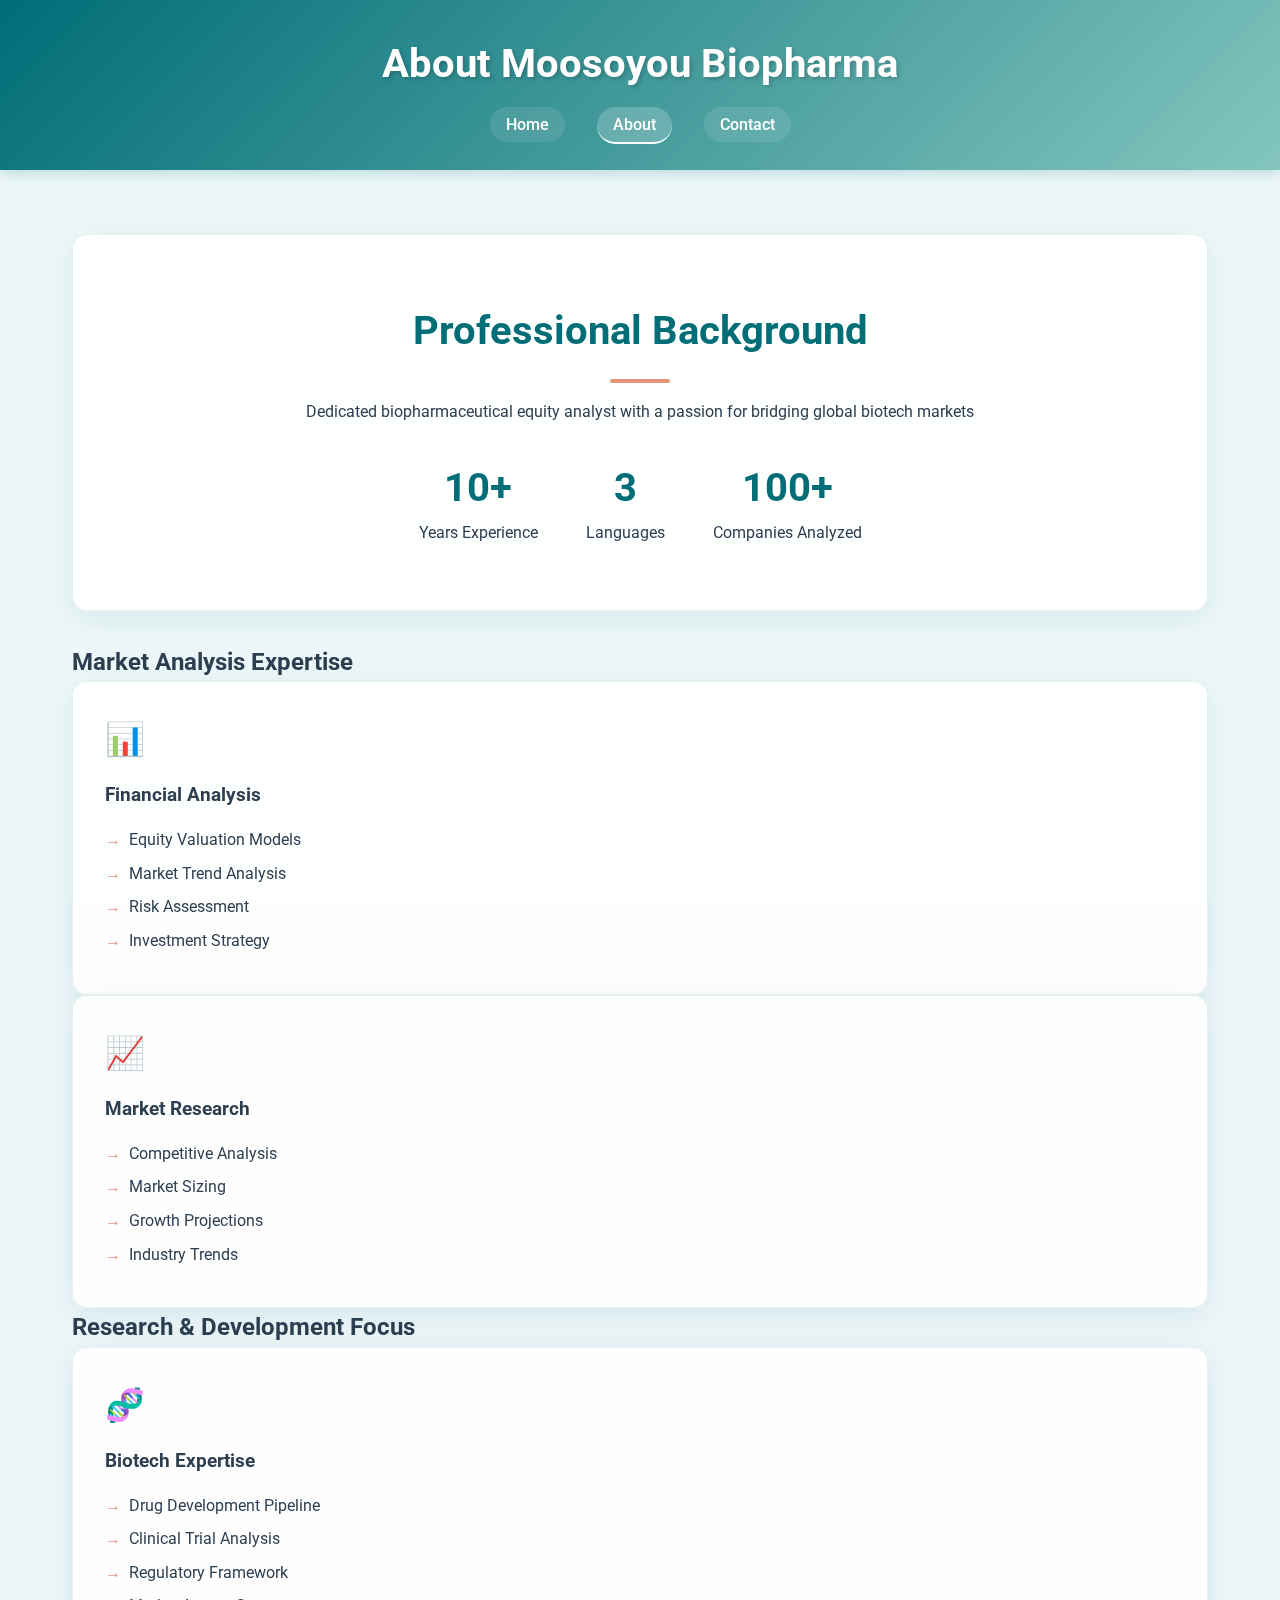
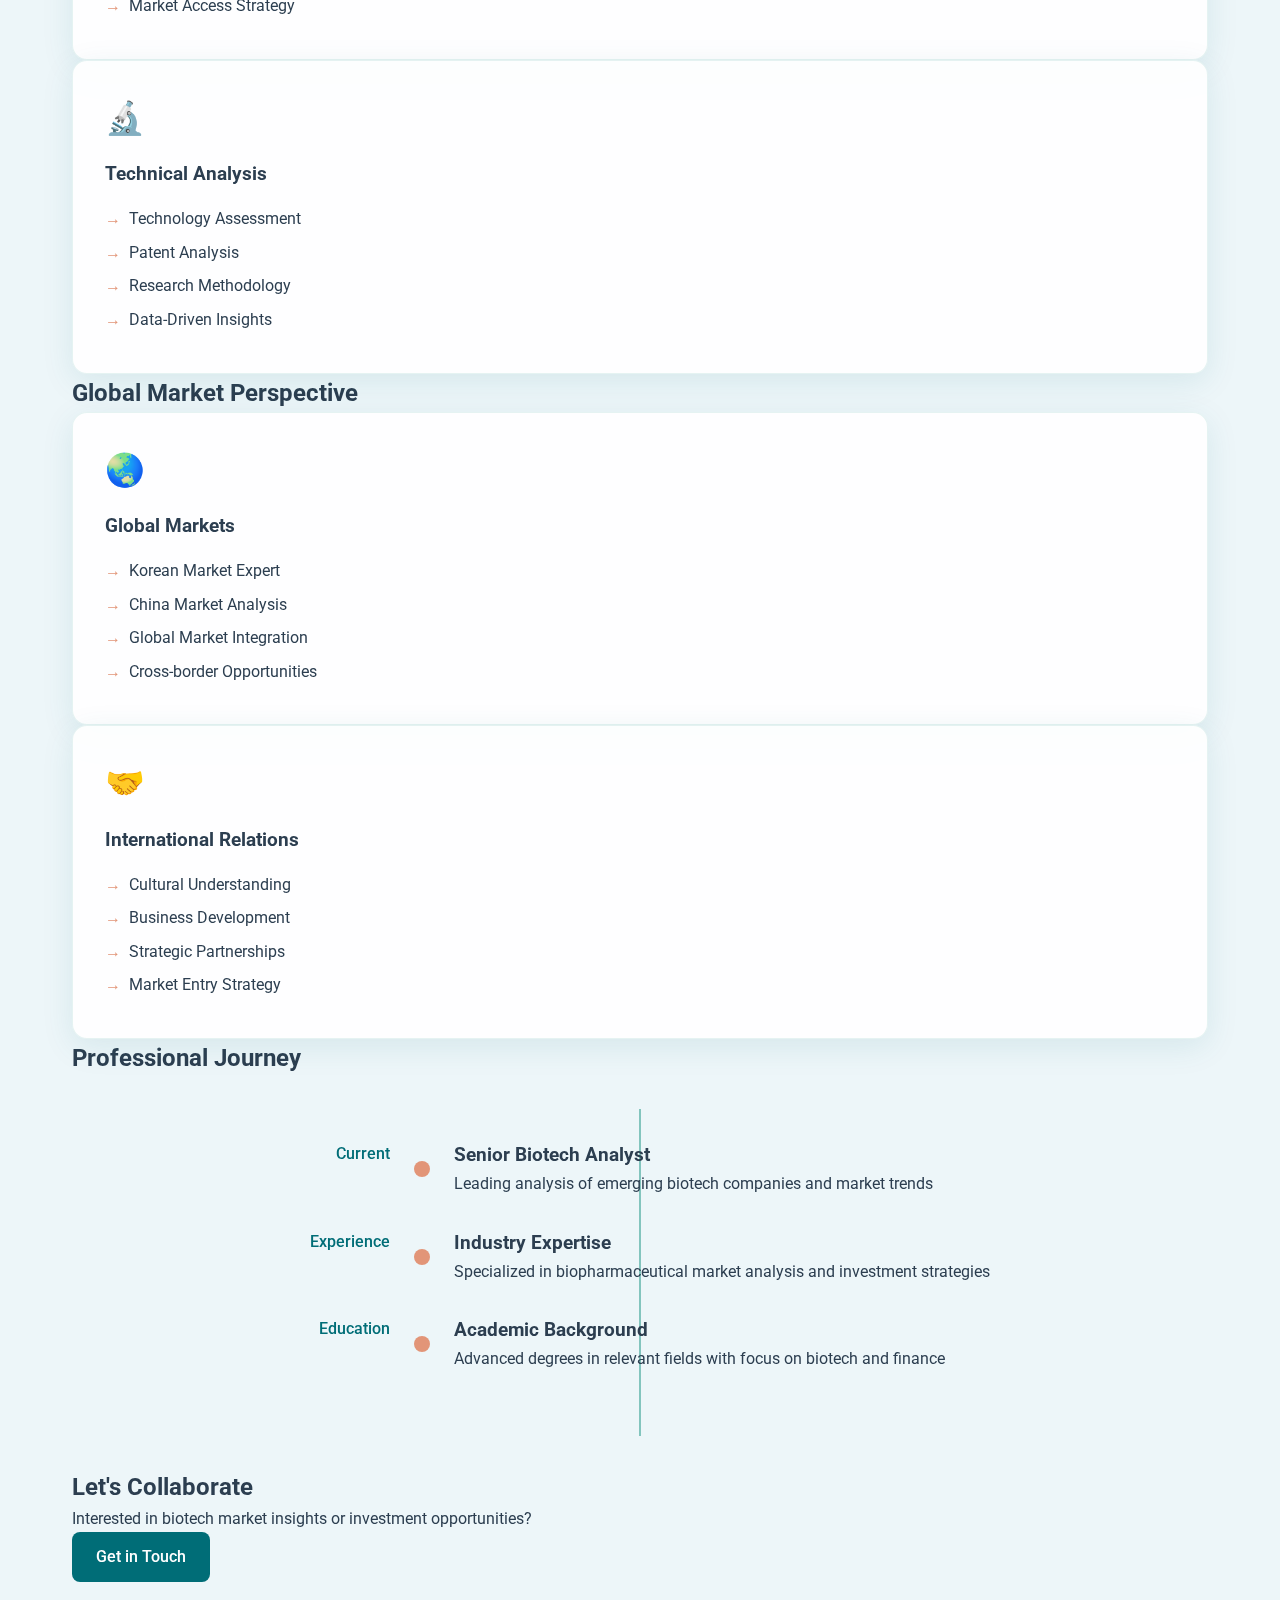
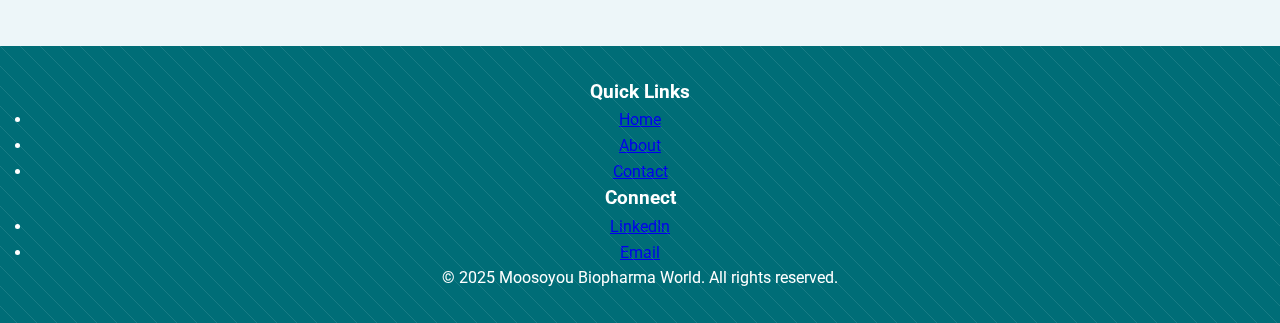
==== about.html @ d35774f0 "revised" ====
<!DOCTYPE html>
<html lang="en">
<head>
    <meta charset="UTF-8">
    <meta name="viewport" content="width=device-width, initial-scale=1.0">
    <title>About - Moosoyou Biopharma World</title>
    <link href="https://fonts.googleapis.com/css2?family=Roboto:wght@300;400;500;700&display=swap" rel="stylesheet">
    <link rel="stylesheet" href="styles.css">
</head>
<body>
    <header>
        <h1>About Moosoyou Biopharma</h1>
        <nav>
            <ul>
                <li><a href="index.html">Home</a></li>
                <li><a href="about.html" class="active">About</a></li>
                <li><a href="contact.html">Contact</a></li>
            </ul>
        </nav>
    </header>

    <main>
        <section id="hero">
            <h2>Professional Background</h2>
            <p>Dedicated biopharmaceutical equity analyst with a passion for bridging global biotech markets</p>
            <div class="hero-stats">
                <div class="stat-item">
                    <span class="stat-number">10+</span>
                    <span class="stat-label">Years Experience</span>
                </div>
                <div class="stat-item">
                    <span class="stat-number">3</span>
                    <span class="stat-label">Languages</span>
                </div>
                <div class="stat-item">
                    <span class="stat-number">100+</span>
                    <span class="stat-label">Companies Analyzed</span>
                </div>
            </div>
        </section>

        <section id="analysis">
            <h2>Market Analysis Expertise</h2>
            <div class="expertise-grid">
                <div class="expertise-card">
                    <div class="card-icon">📊</div>
                    <h3>Financial Analysis</h3>
                    <ul>
                        <li>Equity Valuation Models</li>
                        <li>Market Trend Analysis</li>
                        <li>Risk Assessment</li>
                        <li>Investment Strategy</li>
                    </ul>
                </div>
                <div class="expertise-card">
                    <div class="card-icon">📈</div>
                    <h3>Market Research</h3>
                    <ul>
                        <li>Competitive Analysis</li>
                        <li>Market Sizing</li>
                        <li>Growth Projections</li>
                        <li>Industry Trends</li>
                    </ul>
                </div>
            </div>
        </section>

        <section id="research">
            <h2>Research & Development Focus</h2>
            <div class="expertise-grid">
                <div class="expertise-card">
                    <div class="card-icon">🧬</div>
                    <h3>Biotech Expertise</h3>
                    <ul>
                        <li>Drug Development Pipeline</li>
                        <li>Clinical Trial Analysis</li>
                        <li>Regulatory Framework</li>
                        <li>Market Access Strategy</li>
                    </ul>
                </div>
                <div class="expertise-card">
                    <div class="card-icon">🔬</div>
                    <h3>Technical Analysis</h3>
                    <ul>
                        <li>Technology Assessment</li>
                        <li>Patent Analysis</li>
                        <li>Research Methodology</li>
                        <li>Data-Driven Insights</li>
                    </ul>
                </div>
            </div>
        </section>

        <section id="global">
            <h2>Global Market Perspective</h2>
            <div class="expertise-grid">
                <div class="expertise-card">
                    <div class="card-icon">🌏</div>
                    <h3>Global Markets</h3>
                    <ul>
                        <li>Korean Market Expert</li>
                        <li>China Market Analysis</li>
                        <li>Global Market Integration</li>
                        <li>Cross-border Opportunities</li>
                    </ul>
                </div>
                <div class="expertise-card">
                    <div class="card-icon">🤝</div>
                    <h3>International Relations</h3>
                    <ul>
                        <li>Cultural Understanding</li>
                        <li>Business Development</li>
                        <li>Strategic Partnerships</li>
                        <li>Market Entry Strategy</li>
                    </ul>
                </div>
            </div>
        </section>

        <section id="background">
            <h2>Professional Journey</h2>
            <div class="timeline">
                <div class="timeline-item">
                    <div class="timeline-date">Current</div>
                    <div class="timeline-content">
                        <h3>Senior Biotech Analyst</h3>
                        <p>Leading analysis of emerging biotech companies and market trends</p>
                    </div>
                </div>
                <div class="timeline-item">
                    <div class="timeline-date">Experience</div>
                    <div class="timeline-content">
                        <h3>Industry Expertise</h3>
                        <p>Specialized in biopharmaceutical market analysis and investment strategies</p>
                    </div>
                </div>
                <div class="timeline-item">
                    <div class="timeline-date">Education</div>
                    <div class="timeline-content">
                        <h3>Academic Background</h3>
                        <p>Advanced degrees in relevant fields with focus on biotech and finance</p>
                    </div>
                </div>
            </div>
        </section>

        <section id="contact-preview">
            <h2>Let's Collaborate</h2>
            <p>Interested in biotech market insights or investment opportunities?</p>
            <a href="contact.html" class="cta-button">Get in Touch</a>
        </section>
    </main>

    <footer>
        <div class="footer-content">
            <div class="footer-section">
                <h3>Quick Links</h3>
                <ul>
                    <li><a href="index.html">Home</a></li>
                    <li><a href="about.html">About</a></li>
                    <li><a href="contact.html">Contact</a></li>
                </ul>
            </div>
            <div class="footer-section">
                <h3>Connect</h3>
                <ul>
                    <li><a href="https://linkedin.com" target="_blank">LinkedIn</a></li>
                    <li><a href="mailto:your.email@example.com">Email</a></li>
                </ul>
            </div>
        </div>
        <p class="copyright">&copy; 2025 Moosoyou Biopharma World. All rights reserved.</p>
    </footer>
</body>
</html>
---- styles.css ----
/* Modern CSS Reset */
* {
    margin: 0;
    padding: 0;
    box-sizing: border-box;
}

:root {
    --primary-color: #006d77;     /* Teal blue - representing medical/science */
    --secondary-color: #83c5be;   /* Soft teal - for secondary elements */
    --accent-color: #e29578;      /* Coral - for highlights and accents */
    --text-color: #2c3e50;        /* Dark blue-grey - for main text */
    --light-bg: #edf6f9;          /* Light blue-grey - for backgrounds */
}

body {
    font-family: 'Roboto', 'Segoe UI', sans-serif;
    line-height: 1.6;
    color: var(--text-color);
    background-color: var(--light-bg);
    background-image: url('https://images.unsplash.com/photo-1532187863486-abf9dbad1b69?auto=format&fit=crop&q=80');
    background-attachment: fixed;
    background-size: cover;
    background-position: center;
    position: relative;
}

/* Add overlay to make content more readable */
body::before {
    content: '';
    position: fixed;
    top: 0;
    left: 0;
    width: 100%;
    height: 100%;
    background: rgba(237, 246, 249, 0.92);
    z-index: -1;
}

/* Header Styles */
header {
    background: linear-gradient(135deg, var(--primary-color), var(--secondary-color));
    color: white;
    padding: 2rem;
    text-align: center;
    box-shadow: 0 4px 12px rgba(0, 109, 119, 0.2);
    position: relative;
    overflow: hidden;
}

header::before {
    content: '';
    position: absolute;
    top: 0;
    left: 0;
    width: 100%;
    height: 100%;
    background-image: url('https://images.unsplash.com/photo-1579165466741-7f35e4755660?auto=format&fit=crop&q=80');
    background-size: cover;
    background-position: center;
    opacity: 0.1;
    z-index: 0;
}

header h1 {
    margin-bottom: 1rem;
    font-size: 2.5rem;
    position: relative;
    z-index: 1;
    text-shadow: 2px 2px 4px rgba(0, 0, 0, 0.2);
}

nav ul {
    list-style: none;
    display: flex;
    justify-content: center;
    gap: 2rem;
    position: relative;
    z-index: 1;
}

nav a {
    color: white;
    text-decoration: none;
    font-weight: 500;
    transition: all 0.3s ease;
    padding: 0.5rem 1rem;
    border-radius: 20px;
    background: rgba(255, 255, 255, 0.1);
}

nav a:hover {
    background: rgba(255, 255, 255, 0.2);
    transform: translateY(-2px);
}

/* Main Content */
main {
    max-width: 1200px;
    margin: 2rem auto;
    padding: 2rem;
}

#hero {
    text-align: center;
    padding: 4rem 2rem;
    background: rgba(255, 255, 255, 0.9);
    border-radius: 15px;
    box-shadow: 0 8px 32px rgba(0, 109, 119, 0.1);
    backdrop-filter: blur(8px);
    margin-bottom: 2rem;
    border: 1px solid rgba(131, 197, 190, 0.2);
}

#hero h2 {
    font-size: 2.5rem;
    color: var(--primary-color);
    margin-bottom: 1rem;
    position: relative;
}

#hero h2::after {
    content: '';
    display: block;
    width: 60px;
    height: 4px;
    background: var(--accent-color);
    margin: 1rem auto;
    border-radius: 2px;
}

#content {
    display: grid;
    grid-template-columns: repeat(auto-fit, minmax(300px, 1fr));
    gap: 2rem;
}

.card {
    background: rgba(255, 255, 255, 0.9);
    padding: 2rem;
    border-radius: 15px;
    box-shadow: 0 8px 32px rgba(0, 109, 119, 0.1);
    backdrop-filter: blur(8px);
    border: 1px solid rgba(131, 197, 190, 0.2);
    transition: all 0.3s ease;
    position: relative;
    overflow: hidden;
}

.card::before {
    content: '';
    position: absolute;
    top: 0;
    left: 0;
    width: 100%;
    height: 5px;
    background: linear-gradient(90deg, var(--primary-color), var(--secondary-color));
}

.card:hover {
    transform: translateY(-5px);
    box-shadow: 0 12px 48px rgba(0, 109, 119, 0.2);
}

.card h3 {
    color: var(--primary-color);
    margin-bottom: 1rem;
    font-size: 1.5rem;
}

/* Footer */
footer {
    text-align: center;
    padding: 2rem;
    background: var(--primary-color);
    color: white;
    margin-top: 2rem;
    position: relative;
    overflow: hidden;
}

footer::before {
    content: '';
    position: absolute;
    top: 0;
    left: 0;
    width: 100%;
    height: 100%;
    background: linear-gradient(45deg, transparent 48%, rgba(255,255,255,0.1) 50%, transparent 52%);
    background-size: 20px 20px;
}

/* Contact Form Styles */
.contact-form {
    background: rgba(255, 255, 255, 0.95) !important;
}

.form-group {
    margin-bottom: 1.5rem;
}

label {
    display: block;
    margin-bottom: 0.5rem;
    color: var(--primary-color);
    font-weight: 500;
}

input, textarea {
    width: 100%;
    padding: 0.75rem;
    border: 2px solid var(--secondary-color);
    border-radius: 8px;
    font-family: inherit;
    font-size: 1rem;
    transition: all 0.3s ease;
    background: rgba(255, 255, 255, 0.9);
}

input:focus, textarea:focus {
    outline: none;
    border-color: var(--primary-color);
    box-shadow: 0 0 0 3px rgba(0, 109, 119, 0.1);
}

textarea {
    resize: vertical;
    min-height: 120px;
}

button {
    background: var(--primary-color);
    color: white;
    padding: 0.75rem 1.5rem;
    border: none;
    border-radius: 8px;
    cursor: pointer;
    font-size: 1rem;
    font-weight: 500;
    transition: all 0.3s ease;
    display: inline-block;
    text-transform: uppercase;
    letter-spacing: 1px;
}

button:hover {
    background: #005a62;
    transform: translateY(-2px);
    box-shadow: 0 4px 12px rgba(0, 109, 119, 0.2);
}

/* Active Navigation Link */
nav a.active {
    background: rgba(255, 255, 255, 0.2);
    border-bottom: 2px solid white;
}

/* Responsive Design */
@media (max-width: 768px) {
    header {
        padding: 1rem;
    }

    nav ul {
        flex-direction: column;
        gap: 1rem;
    }

    #hero {
        padding: 2rem 1rem;
    }

    .card {
        margin: 1rem 0;
    }
}

/* Scientific/Medical Icons */
.card::after {
    content: '';
    position: absolute;
    top: 1rem;
    right: 1rem;
    width: 30px;
    height: 30px;
    background-size: contain;
    background-repeat: no-repeat;
    opacity: 0.1;
}

/* Custom Scrollbar */
::-webkit-scrollbar {
    width: 12px;
}

::-webkit-scrollbar-track {
    background: var(--light-bg);
}

::-webkit-scrollbar-thumb {
    background: var(--secondary-color);
    border-radius: 6px;
}

::-webkit-scrollbar-thumb:hover {
    background: var(--primary-color);
}

/* Hero Stats */
.hero-stats {
    display: flex;
    justify-content: center;
    gap: 3rem;
    margin-top: 2rem;
}

.stat-item {
    text-align: center;
}

.stat-number {
    display: block;
    font-size: 2.5rem;
    font-weight: 700;
    color: var(--primary-color);
}

.stat-label {
    font-size: 1rem;
    color: var(--text-color);
}

/* Expertise Cards */
.expertise-card {
    background: rgba(255, 255, 255, 0.9);
    padding: 2rem;
    border-radius: 15px;
    box-shadow: 0 8px 32px rgba(0, 109, 119, 0.1);
    backdrop-filter: blur(8px);
    border: 1px solid rgba(131, 197, 190, 0.2);
    transition: all 0.3s ease;
}

.expertise-card:hover {
    transform: translateY(-5px);
    box-shadow: 0 12px 48px rgba(0, 109, 119, 0.2);
}

.card-icon {
    font-size: 2rem;
    margin-bottom: 1rem;
}

.expertise-card ul {
    list-style: none;
    margin-top: 1rem;
}

.expertise-card li {
    margin: 0.5rem 0;
    padding-left: 1.5rem;
    position: relative;
}

.expertise-card li::before {
    content: '→';
    position: absolute;
    left: 0;
    color: var(--accent-color);
}

/* Timeline */
.timeline {
    position: relative;
    max-width: 800px;
    margin: 2rem auto;
    padding: 2rem;
}

.timeline::before {
    content: '';
    position: absolute;
    left: 50%;
    transform: translateX(-50%);
    width: 2px;
    height: 100%;
    background: var(--secondary-color);
    top: 0;
}

.timeline-item {
    display: flex;
    justify-content: space-between;
    margin-bottom: 2rem;
    position: relative;
}

.timeline-date {
    width: 150px;
    text-align: right;
    padding-right: 2rem;
    font-weight: 500;
    color: var(--primary-color);
}

.timeline-content {
    flex: 1;
    padding-left: 2rem;
    position: relative;
}

.timeline-content::before {
    content: '';
    position: absolute;
    left: -8px;
    top: 50%;
    transform: translateY(-50%);
    width: 16px;
    height: 16px;
    background: var(--accent-color);
    border-radius: 50%;
}

/* Contact Grid */
.contact-grid {
    display: grid;
    grid-template-columns: 3fr 2fr;
    gap: 2rem;
    margin-top: 2rem;
}

.contact-info {
    display: flex;
    flex-direction: column;
    gap: 2rem;
}

.contact-details {
    list-style: none;
    margin-top: 1rem;
}

.contact-details li {
    margin: 1rem 0;
    display: flex;
    align-items: center;
    gap: 1rem;
}

.contact-details strong {
    color: var(--primary-color);
    min-width: 100px;
}

.contact-details a {
    color: var(--accent-color);
    text-decoration: none;
    transition: color 0.3s ease;
}

.contact-details a:hover {
    color: var(--primary-color);
}

/* Form Enhancements */
select {
    width: 100%;
    padding: 0.75rem;
    border: 2px solid var(--secondary-color);
    border-radius: 8px;
    font-family: inherit;
    font-size: 1rem;
    transition: all 0.3s ease;
    background: rgba(255, 255, 255, 0.9);
    cursor: pointer;
}

select:focus {
    outline: none;
    border-color: var(--primary-color);
    box-shadow: 0 0 0 3px rgba(0, 109, 119, 0.1);
}

/* CTA Buttons */
.cta-buttons {
    display: flex;
    justify-content: center;
    gap: 1rem;
    margin-top: 2rem;
}

.cta-button {
    display: inline-block;
    padding: 0.75rem 1.5rem;
    border-radius: 8px;
    text-decoration: none;
    font-weight: 500;
    transition: all 0.3s ease;
    text-align: center;
    background: var(--primary-color);
    color: white;
}

.cta-button:hover {
    transform: translateY(-2px);
    box-shadow: 0 4px 12px rgba(0, 109, 119, 0.2);
}

.cta-button.secondary {
    background: transparent;
    border: 2px solid var(--primary-color);
    color: var(--primary-color);
}

.cta-button.secondary:hover {
    background: var(--primary-color);
    color: white;
}

/* Card Link */
.card-link {
    display: inline-block;
    margin-top: 1rem;
    color: var(--primary-color);
    text-decoration: none;
    font-weight: 500;
    transition: all 0.3s ease;
}

.card-link:hover {
    color: var(--accent-color);
    transform: translateX(5px);
}

/* Responsive Adjustments */
@media (max-width: 768px) {
    .hero-stats {
        flex-direction: column;
        gap: 1.5rem;
    }

    .contact-grid {
        grid-template-columns: 1fr;
    }

    .timeline-item {
        flex-direction: column;
    }

    .timeline-date {
        text-align: left;
        padding-right: 0;
        margin-bottom: 0.5rem;
    }

    .timeline::before {
        left: 0;
    }

    .timeline-content {
        padding-left: 1.5rem;
    }

    .timeline-content::before {
        left: -8px;
    }
}
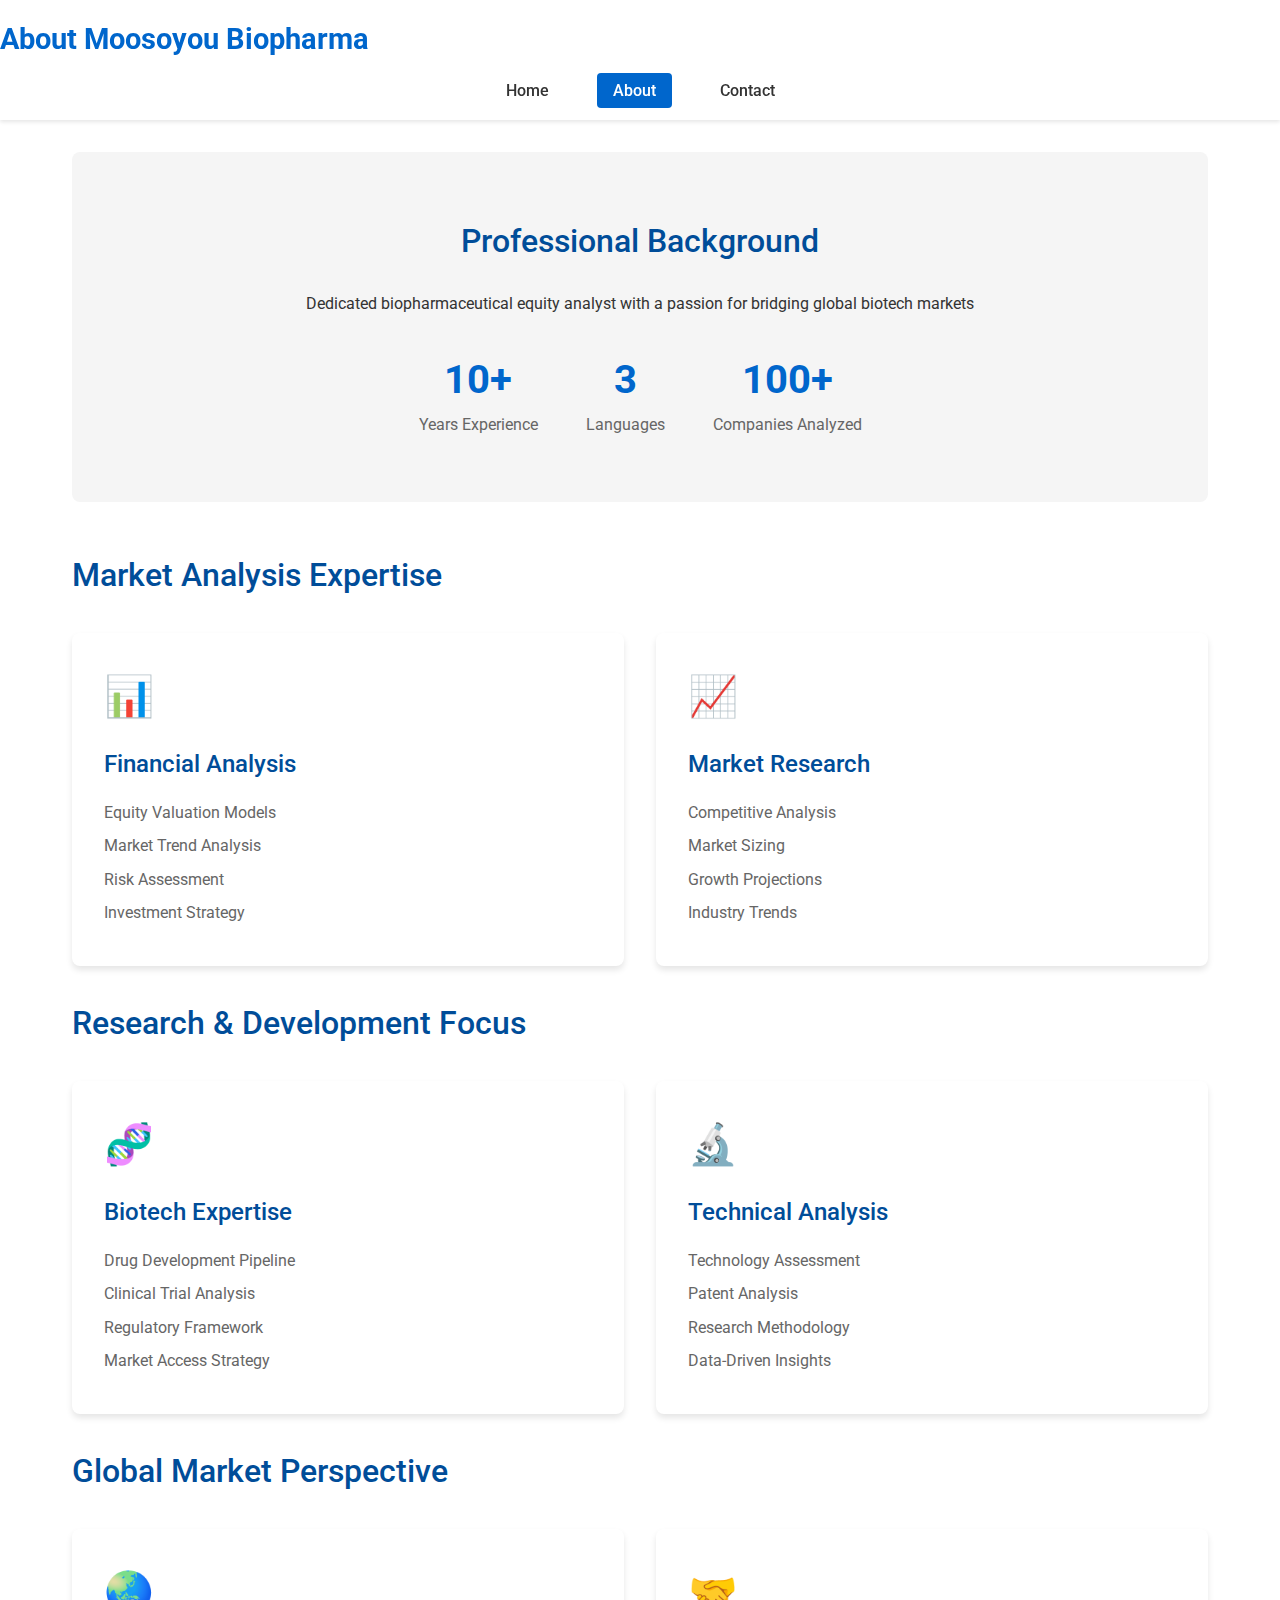
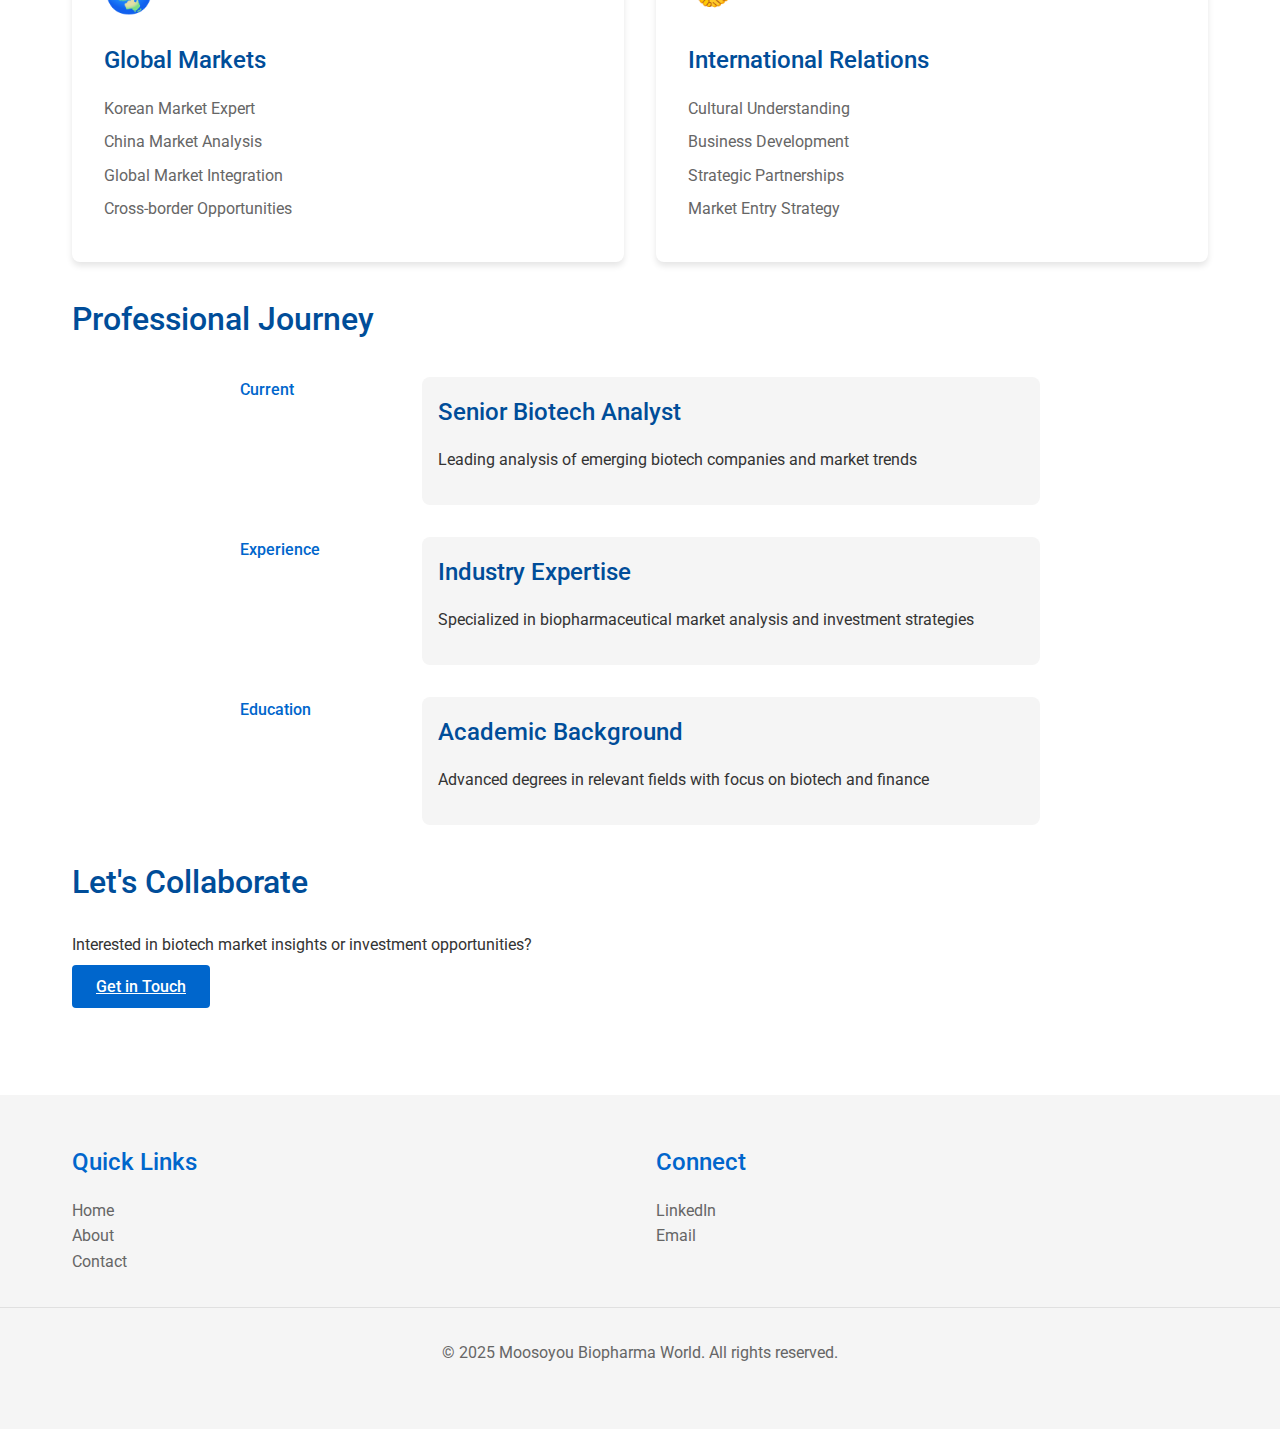
==== commit 146f5bfa: "revised" ====
--- a/about.html
+++ b/about.html
@@ -3,7 +3,7 @@
 <head>
     <meta charset="UTF-8">
     <meta name="viewport" content="width=device-width, initial-scale=1.0">
-    <title>About - Moosoyou Biopharma World</title>
+    <title>Moosoyou Biopharma World</title>
     <link href="https://fonts.googleapis.com/css2?family=Roboto:wght@300;400;500;700&display=swap" rel="stylesheet">
     <link rel="stylesheet" href="styles.css">
 </head>
--- a/styles.css
+++ b/styles.css
@@ -1,312 +1,111 @@
-/* Modern CSS Reset */
+/* Global Styles */
+:root {
+    --primary-color: #0066cc;
+    --secondary-color: #004d99;
+    --accent-color: #00a3cc;
+    --text-color: #333333;
+    --light-gray: #f5f5f5;
+    --medium-gray: #e0e0e0;
+    --dark-gray: #666666;
+    --white: #ffffff;
+    --transition: all 0.3s ease;
+}
+
 * {
     margin: 0;
     padding: 0;
     box-sizing: border-box;
 }
 
-:root {
-    --primary-color: #006d77;     /* Teal blue - representing medical/science */
-    --secondary-color: #83c5be;   /* Soft teal - for secondary elements */
-    --accent-color: #e29578;      /* Coral - for highlights and accents */
-    --text-color: #2c3e50;        /* Dark blue-grey - for main text */
-    --light-bg: #edf6f9;          /* Light blue-grey - for backgrounds */
-}
-
 body {
-    font-family: 'Roboto', 'Segoe UI', sans-serif;
+    font-family: 'Roboto', sans-serif;
     line-height: 1.6;
     color: var(--text-color);
-    background-color: var(--light-bg);
-    background-image: url('https://images.unsplash.com/photo-1532187863486-abf9dbad1b69?auto=format&fit=crop&q=80');
-    background-attachment: fixed;
-    background-size: cover;
-    background-position: center;
-    position: relative;
-}
-
-/* Add overlay to make content more readable */
-body::before {
-    content: '';
-    position: fixed;
+    background-color: var(--white);
+}
+
+/* Typography */
+h1, h2, h3, h4, h5, h6 {
+    font-weight: 500;
+    margin-bottom: 1rem;
+    color: var(--secondary-color);
+}
+
+h1 {
+    font-size: 2.5rem;
+    font-weight: 700;
+}
+
+h2 {
+    font-size: 2rem;
+    margin-bottom: 1.5rem;
+}
+
+h3 {
+    font-size: 1.5rem;
+}
+
+p {
+    margin-bottom: 1rem;
+}
+
+/* Header */
+header {
+    background-color: var(--white);
+    padding: 1rem 0;
+    box-shadow: 0 2px 4px rgba(0, 0, 0, 0.1);
+    position: sticky;
     top: 0;
-    left: 0;
-    width: 100%;
-    height: 100%;
-    background: rgba(237, 246, 249, 0.92);
-    z-index: -1;
-}
-
-/* Header Styles */
-header {
-    background: linear-gradient(135deg, var(--primary-color), var(--secondary-color));
-    color: white;
-    padding: 2rem;
-    text-align: center;
-    box-shadow: 0 4px 12px rgba(0, 109, 119, 0.2);
-    position: relative;
-    overflow: hidden;
-}
-
-header::before {
-    content: '';
-    position: absolute;
-    top: 0;
-    left: 0;
-    width: 100%;
-    height: 100%;
-    background-image: url('https://images.unsplash.com/photo-1579165466741-7f35e4755660?auto=format&fit=crop&q=80');
-    background-size: cover;
-    background-position: center;
-    opacity: 0.1;
-    z-index: 0;
+    z-index: 1000;
 }
 
 header h1 {
-    margin-bottom: 1rem;
-    font-size: 2.5rem;
-    position: relative;
-    z-index: 1;
-    text-shadow: 2px 2px 4px rgba(0, 0, 0, 0.2);
+    font-size: 1.8rem;
+    color: var(--primary-color);
 }
 
 nav ul {
     list-style: none;
     display: flex;
+    gap: 2rem;
     justify-content: center;
-    gap: 2rem;
-    position: relative;
-    z-index: 1;
 }
 
 nav a {
-    color: white;
     text-decoration: none;
+    color: var(--text-color);
     font-weight: 500;
-    transition: all 0.3s ease;
     padding: 0.5rem 1rem;
-    border-radius: 20px;
-    background: rgba(255, 255, 255, 0.1);
+    border-radius: 4px;
+    transition: var(--transition);
 }
 
 nav a:hover {
-    background: rgba(255, 255, 255, 0.2);
-    transform: translateY(-2px);
+    color: var(--primary-color);
+    background-color: var(--light-gray);
+}
+
+nav a.active {
+    color: var(--white);
+    background-color: var(--primary-color);
 }
 
 /* Main Content */
 main {
     max-width: 1200px;
-    margin: 2rem auto;
+    margin: 0 auto;
     padding: 2rem;
 }
 
+/* Hero Section */
 #hero {
     text-align: center;
-    padding: 4rem 2rem;
-    background: rgba(255, 255, 255, 0.9);
-    border-radius: 15px;
-    box-shadow: 0 8px 32px rgba(0, 109, 119, 0.1);
-    backdrop-filter: blur(8px);
-    margin-bottom: 2rem;
-    border: 1px solid rgba(131, 197, 190, 0.2);
-}
-
-#hero h2 {
-    font-size: 2.5rem;
-    color: var(--primary-color);
-    margin-bottom: 1rem;
-    position: relative;
-}
-
-#hero h2::after {
-    content: '';
-    display: block;
-    width: 60px;
-    height: 4px;
-    background: var(--accent-color);
-    margin: 1rem auto;
-    border-radius: 2px;
-}
-
-#content {
-    display: grid;
-    grid-template-columns: repeat(auto-fit, minmax(300px, 1fr));
-    gap: 2rem;
-}
-
-.card {
-    background: rgba(255, 255, 255, 0.9);
-    padding: 2rem;
-    border-radius: 15px;
-    box-shadow: 0 8px 32px rgba(0, 109, 119, 0.1);
-    backdrop-filter: blur(8px);
-    border: 1px solid rgba(131, 197, 190, 0.2);
-    transition: all 0.3s ease;
-    position: relative;
-    overflow: hidden;
-}
-
-.card::before {
-    content: '';
-    position: absolute;
-    top: 0;
-    left: 0;
-    width: 100%;
-    height: 5px;
-    background: linear-gradient(90deg, var(--primary-color), var(--secondary-color));
-}
-
-.card:hover {
-    transform: translateY(-5px);
-    box-shadow: 0 12px 48px rgba(0, 109, 119, 0.2);
-}
-
-.card h3 {
-    color: var(--primary-color);
-    margin-bottom: 1rem;
-    font-size: 1.5rem;
-}
-
-/* Footer */
-footer {
-    text-align: center;
-    padding: 2rem;
-    background: var(--primary-color);
-    color: white;
-    margin-top: 2rem;
-    position: relative;
-    overflow: hidden;
-}
-
-footer::before {
-    content: '';
-    position: absolute;
-    top: 0;
-    left: 0;
-    width: 100%;
-    height: 100%;
-    background: linear-gradient(45deg, transparent 48%, rgba(255,255,255,0.1) 50%, transparent 52%);
-    background-size: 20px 20px;
-}
-
-/* Contact Form Styles */
-.contact-form {
-    background: rgba(255, 255, 255, 0.95) !important;
-}
-
-.form-group {
-    margin-bottom: 1.5rem;
-}
-
-label {
-    display: block;
-    margin-bottom: 0.5rem;
-    color: var(--primary-color);
-    font-weight: 500;
-}
-
-input, textarea {
-    width: 100%;
-    padding: 0.75rem;
-    border: 2px solid var(--secondary-color);
+    padding: 4rem 0;
+    background-color: var(--light-gray);
+    margin-bottom: 3rem;
     border-radius: 8px;
-    font-family: inherit;
-    font-size: 1rem;
-    transition: all 0.3s ease;
-    background: rgba(255, 255, 255, 0.9);
-}
-
-input:focus, textarea:focus {
-    outline: none;
-    border-color: var(--primary-color);
-    box-shadow: 0 0 0 3px rgba(0, 109, 119, 0.1);
-}
-
-textarea {
-    resize: vertical;
-    min-height: 120px;
-}
-
-button {
-    background: var(--primary-color);
-    color: white;
-    padding: 0.75rem 1.5rem;
-    border: none;
-    border-radius: 8px;
-    cursor: pointer;
-    font-size: 1rem;
-    font-weight: 500;
-    transition: all 0.3s ease;
-    display: inline-block;
-    text-transform: uppercase;
-    letter-spacing: 1px;
-}
-
-button:hover {
-    background: #005a62;
-    transform: translateY(-2px);
-    box-shadow: 0 4px 12px rgba(0, 109, 119, 0.2);
-}
-
-/* Active Navigation Link */
-nav a.active {
-    background: rgba(255, 255, 255, 0.2);
-    border-bottom: 2px solid white;
-}
-
-/* Responsive Design */
-@media (max-width: 768px) {
-    header {
-        padding: 1rem;
-    }
-
-    nav ul {
-        flex-direction: column;
-        gap: 1rem;
-    }
-
-    #hero {
-        padding: 2rem 1rem;
-    }
-
-    .card {
-        margin: 1rem 0;
-    }
-}
-
-/* Scientific/Medical Icons */
-.card::after {
-    content: '';
-    position: absolute;
-    top: 1rem;
-    right: 1rem;
-    width: 30px;
-    height: 30px;
-    background-size: contain;
-    background-repeat: no-repeat;
-    opacity: 0.1;
-}
-
-/* Custom Scrollbar */
-::-webkit-scrollbar {
-    width: 12px;
-}
-
-::-webkit-scrollbar-track {
-    background: var(--light-bg);
-}
-
-::-webkit-scrollbar-thumb {
-    background: var(--secondary-color);
-    border-radius: 6px;
-}
-
-::-webkit-scrollbar-thumb:hover {
-    background: var(--primary-color);
-}
-
-/* Hero Stats */
+}
+
 .hero-stats {
     display: flex;
     justify-content: center;
@@ -319,35 +118,40 @@
 }
 
 .stat-number {
-    display: block;
     font-size: 2.5rem;
     font-weight: 700;
     color: var(--primary-color);
+    display: block;
 }
 
 .stat-label {
     font-size: 1rem;
-    color: var(--text-color);
-}
-
-/* Expertise Cards */
+    color: var(--dark-gray);
+}
+
+/* Cards and Grids */
+.expertise-grid {
+    display: grid;
+    grid-template-columns: repeat(auto-fit, minmax(300px, 1fr));
+    gap: 2rem;
+    margin: 2rem 0;
+}
+
 .expertise-card {
-    background: rgba(255, 255, 255, 0.9);
+    background-color: var(--white);
+    border-radius: 8px;
     padding: 2rem;
-    border-radius: 15px;
-    box-shadow: 0 8px 32px rgba(0, 109, 119, 0.1);
-    backdrop-filter: blur(8px);
-    border: 1px solid rgba(131, 197, 190, 0.2);
-    transition: all 0.3s ease;
+    box-shadow: 0 4px 6px rgba(0, 0, 0, 0.1);
+    transition: var(--transition);
 }
 
 .expertise-card:hover {
     transform: translateY(-5px);
-    box-shadow: 0 12px 48px rgba(0, 109, 119, 0.2);
+    box-shadow: 0 6px 12px rgba(0, 0, 0, 0.15);
 }
 
 .card-icon {
-    font-size: 2rem;
+    font-size: 2.5rem;
     margin-bottom: 1rem;
 }
 
@@ -357,16 +161,8 @@
 }
 
 .expertise-card li {
-    margin: 0.5rem 0;
-    padding-left: 1.5rem;
-    position: relative;
-}
-
-.expertise-card li::before {
-    content: '→';
-    position: absolute;
-    left: 0;
-    color: var(--accent-color);
+    margin-bottom: 0.5rem;
+    color: var(--dark-gray);
 }
 
 /* Timeline */
@@ -374,194 +170,167 @@
     position: relative;
     max-width: 800px;
     margin: 2rem auto;
-    padding: 2rem;
-}
-
-.timeline::before {
-    content: '';
-    position: absolute;
-    left: 50%;
-    transform: translateX(-50%);
-    width: 2px;
-    height: 100%;
-    background: var(--secondary-color);
-    top: 0;
 }
 
 .timeline-item {
-    display: flex;
-    justify-content: space-between;
+    display: grid;
+    grid-template-columns: 150px 1fr;
+    gap: 2rem;
     margin-bottom: 2rem;
-    position: relative;
 }
 
 .timeline-date {
-    width: 150px;
-    text-align: right;
-    padding-right: 2rem;
     font-weight: 500;
     color: var(--primary-color);
 }
 
 .timeline-content {
-    flex: 1;
-    padding-left: 2rem;
-    position: relative;
-}
-
-.timeline-content::before {
-    content: '';
-    position: absolute;
-    left: -8px;
-    top: 50%;
-    transform: translateY(-50%);
-    width: 16px;
-    height: 16px;
-    background: var(--accent-color);
-    border-radius: 50%;
-}
-
-/* Contact Grid */
+    padding: 1rem;
+    background-color: var(--light-gray);
+    border-radius: 8px;
+}
+
+/* Contact Form */
 .contact-grid {
     display: grid;
-    grid-template-columns: 3fr 2fr;
-    gap: 2rem;
-    margin-top: 2rem;
-}
-
-.contact-info {
-    display: flex;
-    flex-direction: column;
-    gap: 2rem;
-}
-
-.contact-details {
-    list-style: none;
-    margin-top: 1rem;
-}
-
-.contact-details li {
-    margin: 1rem 0;
-    display: flex;
-    align-items: center;
-    gap: 1rem;
-}
-
-.contact-details strong {
-    color: var(--primary-color);
-    min-width: 100px;
-}
-
-.contact-details a {
-    color: var(--accent-color);
-    text-decoration: none;
-    transition: color 0.3s ease;
-}
-
-.contact-details a:hover {
-    color: var(--primary-color);
-}
-
-/* Form Enhancements */
-select {
+    grid-template-columns: 1fr 1fr;
+    gap: 2rem;
+}
+
+.contact-form {
+    background-color: var(--white);
+    padding: 2rem;
+    border-radius: 8px;
+    box-shadow: 0 4px 6px rgba(0, 0, 0, 0.1);
+}
+
+.form-group {
+    margin-bottom: 1.5rem;
+}
+
+label {
+    display: block;
+    margin-bottom: 0.5rem;
+    color: var(--dark-gray);
+}
+
+input,
+select,
+textarea {
     width: 100%;
     padding: 0.75rem;
-    border: 2px solid var(--secondary-color);
-    border-radius: 8px;
+    border: 1px solid var(--medium-gray);
+    border-radius: 4px;
     font-family: inherit;
     font-size: 1rem;
-    transition: all 0.3s ease;
-    background: rgba(255, 255, 255, 0.9);
-    cursor: pointer;
-}
-
-select:focus {
+}
+
+input:focus,
+select:focus,
+textarea:focus {
     outline: none;
     border-color: var(--primary-color);
-    box-shadow: 0 0 0 3px rgba(0, 109, 119, 0.1);
-}
-
-/* CTA Buttons */
-.cta-buttons {
-    display: flex;
-    justify-content: center;
-    gap: 1rem;
+}
+
+.cta-button {
+    background-color: var(--primary-color);
+    color: var(--white);
+    padding: 0.75rem 1.5rem;
+    border: none;
+    border-radius: 4px;
+    font-size: 1rem;
+    font-weight: 500;
+    cursor: pointer;
+    transition: var(--transition);
+}
+
+.cta-button:hover {
+    background-color: var(--secondary-color);
+}
+
+/* Footer */
+footer {
+    background-color: var(--light-gray);
+    padding: 3rem 0;
+    margin-top: 4rem;
+}
+
+.footer-content {
+    max-width: 1200px;
+    margin: 0 auto;
+    display: grid;
+    grid-template-columns: repeat(auto-fit, minmax(200px, 1fr));
+    gap: 2rem;
+    padding: 0 2rem;
+}
+
+.footer-section h3 {
+    color: var(--primary-color);
+    margin-bottom: 1rem;
+}
+
+.footer-section ul {
+    list-style: none;
+}
+
+.footer-section a {
+    color: var(--dark-gray);
+    text-decoration: none;
+    transition: var(--transition);
+}
+
+.footer-section a:hover {
+    color: var(--primary-color);
+}
+
+.copyright {
+    text-align: center;
+    color: var(--dark-gray);
     margin-top: 2rem;
-}
-
-.cta-button {
-    display: inline-block;
-    padding: 0.75rem 1.5rem;
-    border-radius: 8px;
-    text-decoration: none;
-    font-weight: 500;
-    transition: all 0.3s ease;
-    text-align: center;
-    background: var(--primary-color);
-    color: white;
-}
-
-.cta-button:hover {
-    transform: translateY(-2px);
-    box-shadow: 0 4px 12px rgba(0, 109, 119, 0.2);
-}
-
-.cta-button.secondary {
-    background: transparent;
-    border: 2px solid var(--primary-color);
-    color: var(--primary-color);
-}
-
-.cta-button.secondary:hover {
-    background: var(--primary-color);
-    color: white;
-}
-
-/* Card Link */
-.card-link {
-    display: inline-block;
-    margin-top: 1rem;
-    color: var(--primary-color);
-    text-decoration: none;
-    font-weight: 500;
-    transition: all 0.3s ease;
-}
-
-.card-link:hover {
-    color: var(--accent-color);
-    transform: translateX(5px);
-}
-
-/* Responsive Adjustments */
+    padding-top: 2rem;
+    border-top: 1px solid var(--medium-gray);
+}
+
+/* Responsive Design */
 @media (max-width: 768px) {
+    header {
+        padding: 1rem;
+    }
+
+    nav ul {
+        flex-direction: column;
+        gap: 1rem;
+    }
+
+    .contact-grid {
+        grid-template-columns: 1fr;
+    }
+
     .hero-stats {
         flex-direction: column;
-        gap: 1.5rem;
-    }
-
-    .contact-grid {
+        gap: 2rem;
+    }
+
+    .timeline-item {
         grid-template-columns: 1fr;
-    }
-
-    .timeline-item {
-        flex-direction: column;
-    }
-
-    .timeline-date {
-        text-align: left;
-        padding-right: 0;
-        margin-bottom: 0.5rem;
-    }
-
-    .timeline::before {
-        left: 0;
-    }
-
-    .timeline-content {
-        padding-left: 1.5rem;
-    }
-
-    .timeline-content::before {
-        left: -8px;
-    }
+        gap: 1rem;
+    }
+}
+
+/* Animations */
+@keyframes fadeIn {
+    from {
+        opacity: 0;
+        transform: translateY(20px);
+    }
+    to {
+        opacity: 1;
+        transform: translateY(0);
+    }
+}
+
+.expertise-card,
+.timeline-item,
+.contact-form {
+    animation: fadeIn 0.6s ease-out forwards;
 } 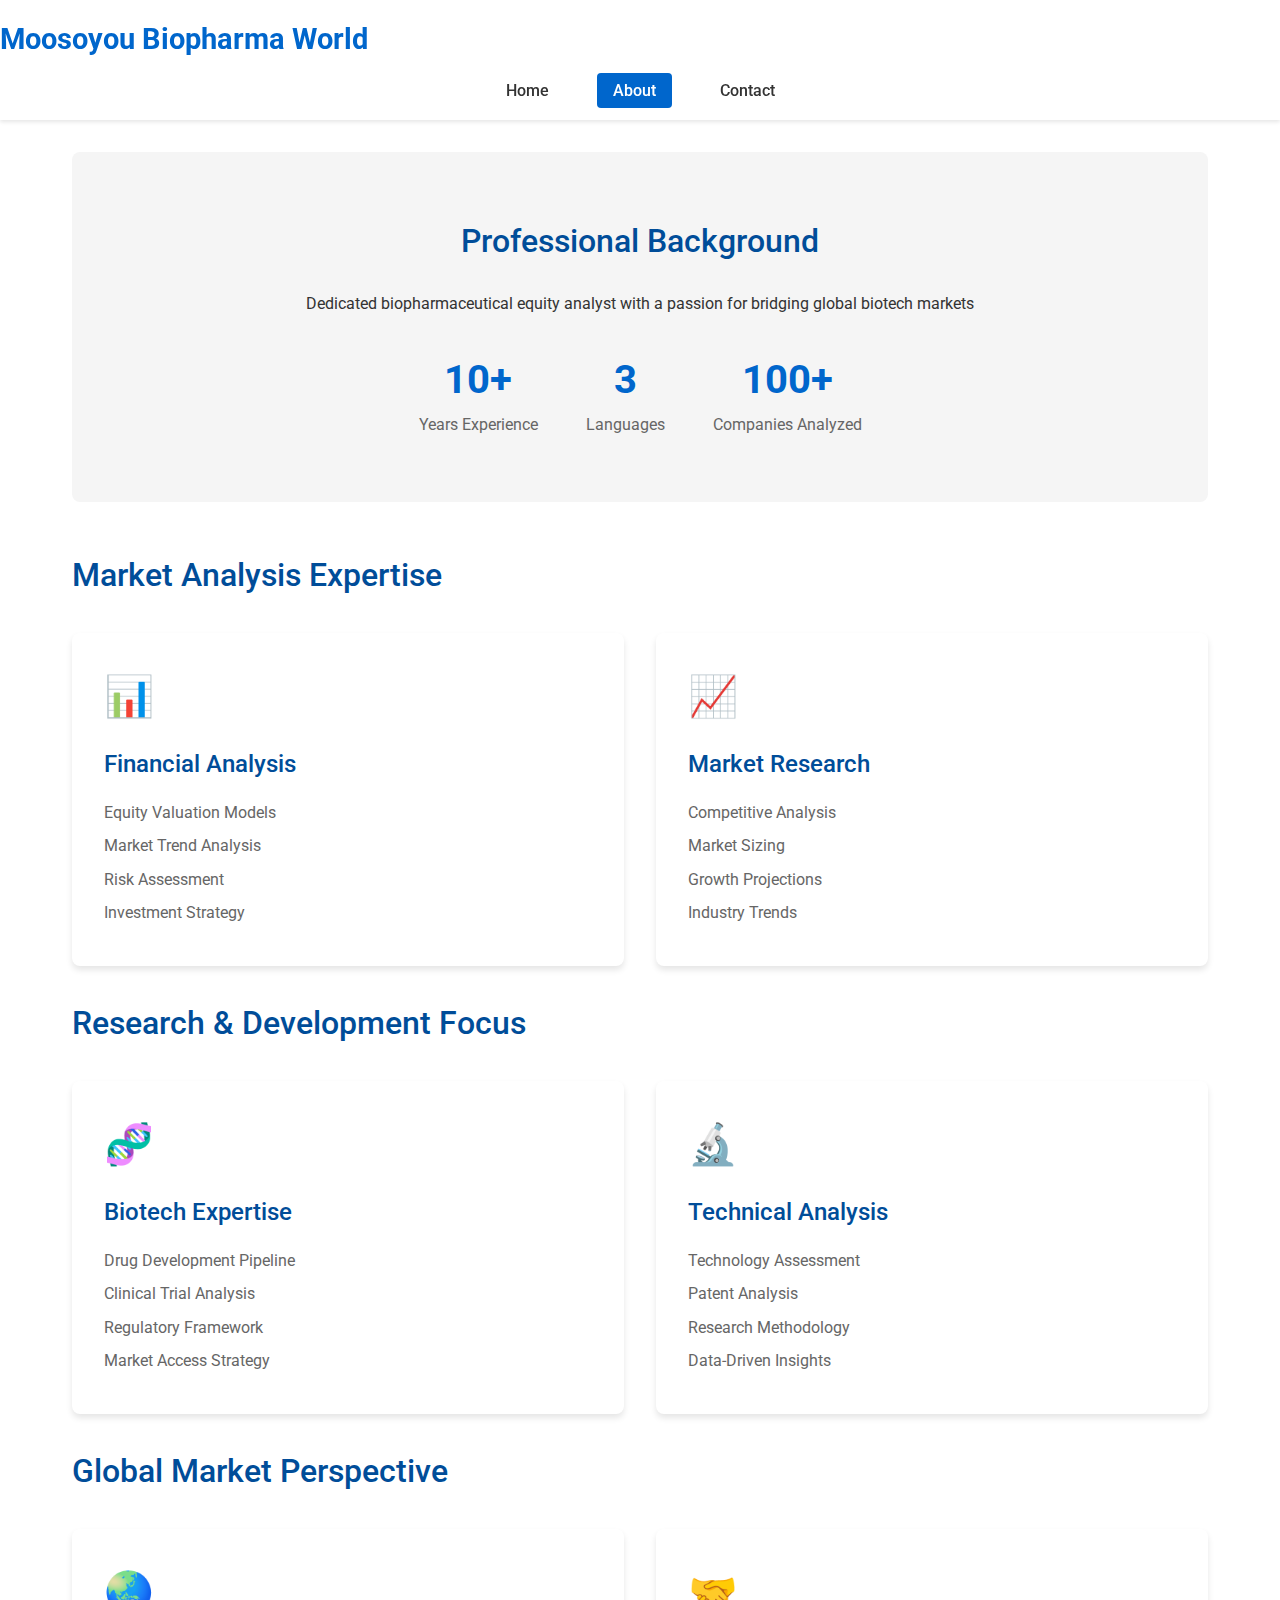
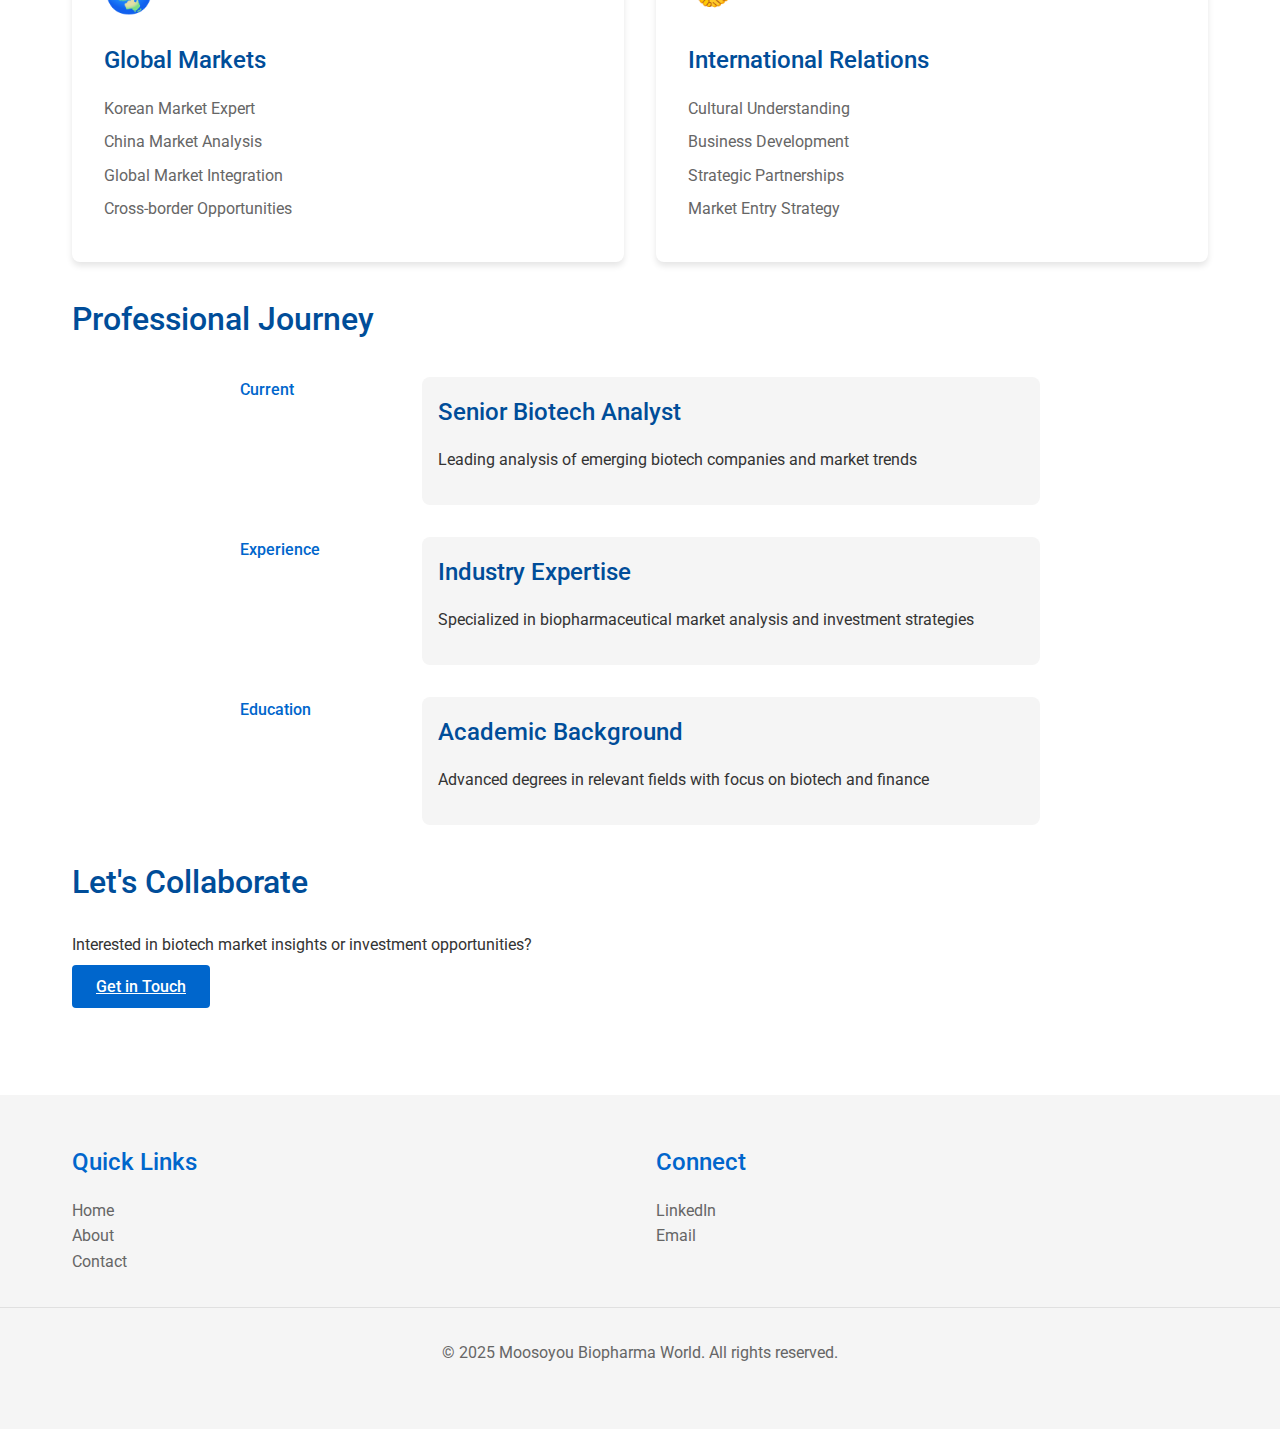
==== commit 77e8a4cb: "revised" ====
--- a/about.html
+++ b/about.html
@@ -9,7 +9,7 @@
 </head>
 <body>
     <header>
-        <h1>About Moosoyou Biopharma</h1>
+        <h1>Moosoyou Biopharma World</h1>
         <nav>
             <ul>
                 <li><a href="index.html">Home</a></li>
